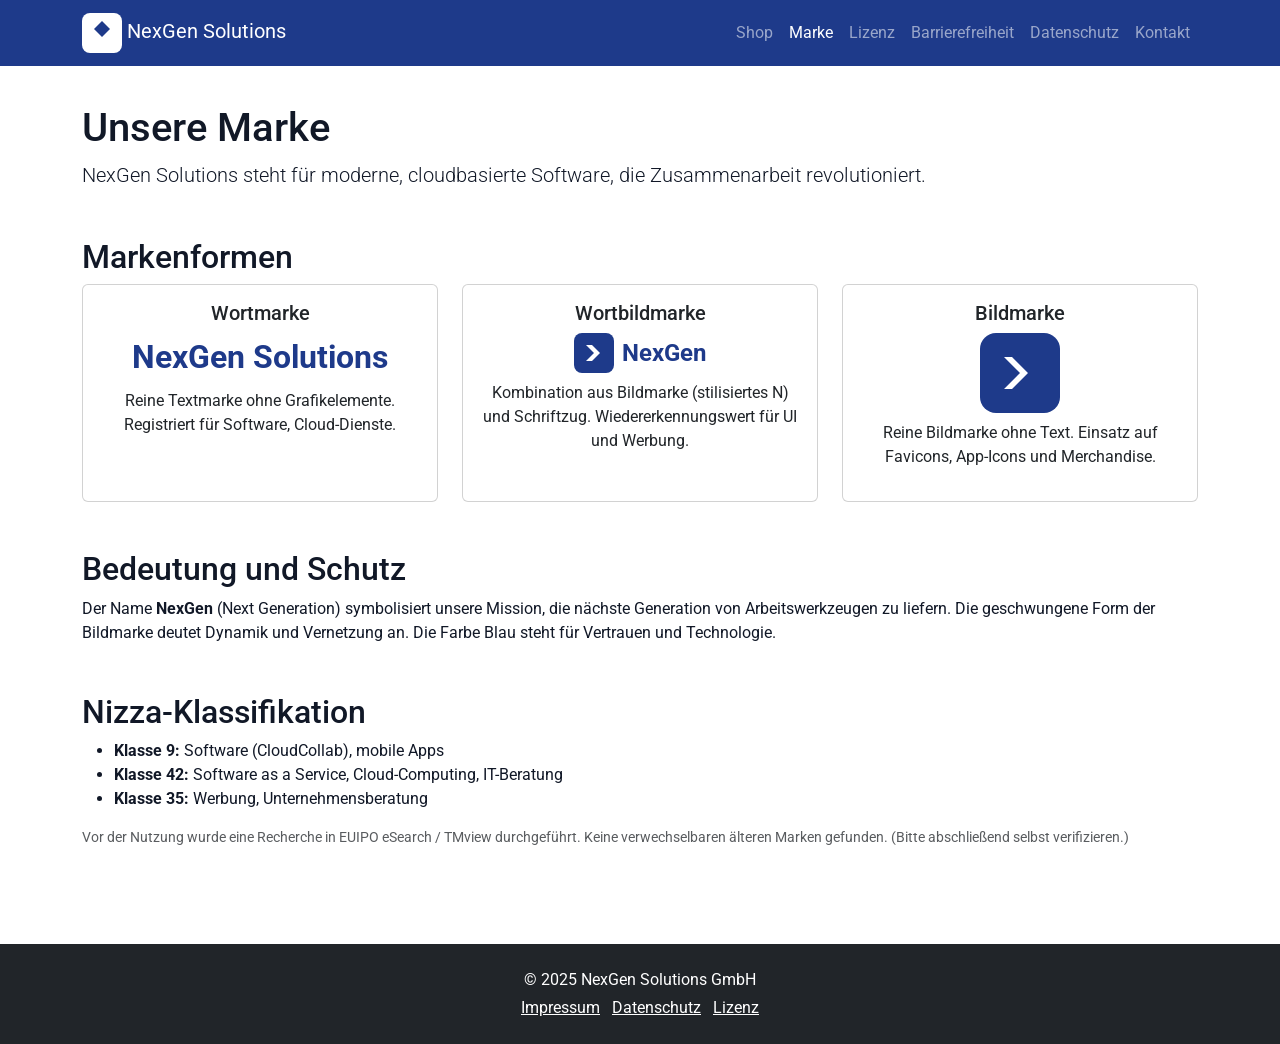
==== about.html @ abbc35db "Initial commit for DIR" ====
<!DOCTYPE html>
<html lang="de">
<head>
  <meta charset="UTF-8">
  <meta name="viewport" content="width=device-width, initial-scale=1.0">
  <title>Über unsere Marke | NexGen Solutions</title>
  <link href="https://cdn.jsdelivr.net/npm/bootstrap@5.3.3/dist/css/bootstrap.min.css" rel="stylesheet">
  <link href="https://fonts.googleapis.com/css2?family=Roboto:wght@400;500;700&display=swap" rel="stylesheet">
  <link rel="stylesheet" href="styles.css">
</head>
<body>
  <a href="#main-content" class="skip-link">Direkt zum Inhalt springen</a>
  <!-- Navbar (identisch zu index, nur Link 'Marke' aktiv) -->
  <nav class="navbar navbar-expand-lg navbar-dark bg-primary fixed-top" aria-label="Hauptnavigation">
    <div class="container">
      <a class="navbar-brand" href="index.html">
        <img src="data:image/svg+xml,%3Csvg xmlns='http://www.w3.org/2000/svg' viewBox='0 0 40 40'%3E%3Crect width='40' height='40' rx='8' fill='%23ffffff'/%3E%3Cpath d='M20 8 L28 16 L20 24 L12 16 Z' fill='%231E3A8A'/%3E%3C/svg%3E" alt="NexGen Solutions Logo" width="40" height="40">
        NexGen Solutions
      </a>
      <button class="navbar-toggler" type="button" data-bs-toggle="collapse" data-bs-target="#navbarMain" aria-controls="navbarMain" aria-expanded="false" aria-label="Navigation umschalten">
        <span class="navbar-toggler-icon"></span>
      </button>
      <div class="collapse navbar-collapse" id="navbarMain">
        <ul class="navbar-nav ms-auto mb-2 mb-lg-0">
          <li class="nav-item"><a class="nav-link" href="index.html">Shop</a></li>
          <li class="nav-item"><a class="nav-link active" aria-current="page" href="about.html">Marke</a></li>
          <li class="nav-item"><a class="nav-link" href="license.html">Lizenz</a></li>
          <li class="nav-item"><a class="nav-link" href="accessibility.html">Barrierefreiheit</a></li>
          <li class="nav-item"><a class="nav-link" href="privacy.html">Datenschutz</a></li>
          <li class="nav-item"><a class="nav-link" href="contact.html">Kontakt</a></li>
        </ul>
      </div>
    </div>
  </nav>

  <main id="main-content" class="py-5">
    <div class="container">
      <h1>Unsere Marke</h1>
      <p class="lead">NexGen Solutions steht für moderne, cloudbasierte Software, die Zusammenarbeit revolutioniert.</p>

      <section class="my-5" aria-labelledby="markenformen">
        <h2 id="markenformen">Markenformen</h2>
        <div class="row row-cols-1 row-cols-md-3 g-4">
          <!-- Wortmarke -->
          <div class="col">
            <div class="card h-100">
              <div class="card-body text-center">
                <h3 class="h5">Wortmarke</h3>
                <div style="font-size: 2rem; font-weight: 700; color: var(--primary);">NexGen Solutions</div>
                <p class="mt-2">Reine Textmarke ohne Grafikelemente. Registriert für Software, Cloud-Dienste.</p>
              </div>
            </div>
          </div>
          <!-- Wortbildmarke / Kombinationsmarke -->
          <div class="col">
            <div class="card h-100">
              <div class="card-body text-center">
                <h3 class="h5">Wortbildmarke</h3>
                <div class="d-flex align-items-center justify-content-center">
                  <svg width="40" height="40" viewBox="0 0 40 40" xmlns="http://www.w3.org/2000/svg" role="img" aria-labelledby="logo-combined-title">
                    <title id="logo-combined-title">NexGen Logo mit stilisiertem N</title>
                    <rect width="40" height="40" rx="8" fill="#1E3A8A"/>
                    <path d="M12 12 L20 20 L12 28 L18 28 L26 20 L18 12 Z" fill="white"/>
                  </svg>
                  <span style="font-weight:700; font-size:1.5rem; margin-left:8px; color:#1E3A8A;">NexGen</span>
                </div>
                <p class="mt-2">Kombination aus Bildmarke (stilisiertes N) und Schriftzug. Wiedererkennungswert für UI und Werbung.</p>
              </div>
            </div>
          </div>
          <!-- Reine Bildmarke / Figurative Marke -->
          <div class="col">
            <div class="card h-100">
              <div class="card-body text-center">
                <h3 class="h5">Bildmarke</h3>
                <svg width="80" height="80" viewBox="0 0 80 80" xmlns="http://www.w3.org/2000/svg" role="img" aria-labelledby="logo-figurative-title">
                  <title id="logo-figurative-title">NexGen Bildmarke (stilisiertes N)</title>
                  <rect width="80" height="80" rx="16" fill="#1E3A8A"/>
                  <path d="M24 24 L40 40 L24 56 L32 56 L48 40 L32 24 Z" fill="white"/>
                </svg>
                <p class="mt-2">Reine Bildmarke ohne Text. Einsatz auf Favicons, App-Icons und Merchandise.</p>
              </div>
            </div>
          </div>
        </div>
      </section>

      <section class="my-5" aria-labelledby="bedeutung">
        <h2 id="bedeutung">Bedeutung und Schutz</h2>
        <p>Der Name <strong>NexGen</strong> (Next Generation) symbolisiert unsere Mission, die nächste Generation von Arbeitswerkzeugen zu liefern. Die geschwungene Form der Bildmarke deutet Dynamik und Vernetzung an. Die Farbe Blau steht für Vertrauen und Technologie.</p>
      </section>

      <section class="my-5" aria-labelledby="nizza">
        <h2 id="nizza">Nizza-Klassifikation</h2>
        <ul>
          <li><strong>Klasse 9:</strong> Software (CloudCollab), mobile Apps</li>
          <li><strong>Klasse 42:</strong> Software as a Service, Cloud-Computing, IT-Beratung</li>
          <li><strong>Klasse 35:</strong> Werbung, Unternehmensberatung</li>
        </ul>
        <p class="text-muted small">Vor der Nutzung wurde eine Recherche in EUIPO eSearch / TMview durchgeführt. Keine verwechselbaren älteren Marken gefunden. (Bitte abschließend selbst verifizieren.)</p>
      </section>
    </div>
  </main>

  <footer class="bg-dark text-white py-4 mt-auto">
    <div class="container text-center">
      <p class="mb-1">&copy; 2025 NexGen Solutions GmbH</p>
      <p class="mb-0">
        <a href="contact.html" class="text-white me-2">Impressum</a>
        <a href="privacy.html" class="text-white me-2">Datenschutz</a>
        <a href="license.html" class="text-white">Lizenz</a>
      </p>
    </div>
  </footer>
  <script src="https://cdn.jsdelivr.net/npm/bootstrap@5.3.3/dist/js/bootstrap.bundle.min.js"></script>
</body>
</html>
---- styles.css ----
:root {
  --primary: #1E3A8A;
  --primary-light: #3B82F6;
  --secondary: #F8F9FA;
  --dark: #1F2937;
  --text: #111827;
  --focus-outline: 3px solid #F59E0B;
}

body {
  font-family: 'Roboto', sans-serif;
  color: var(--text);
  background: #fff;
  padding-top: 56px; /* fixed navbar */
}

a:focus, button:focus, input:focus, select:focus, textarea:focus, [tabindex]:focus {
  outline: var(--focus-outline);
  outline-offset: 2px;
}

.btn-primary {
  background-color: var(--primary);
  border-color: var(--primary);
}

.btn-primary:hover {
  background-color: var(--primary-light);
}

.bg-primary {
  background-color: var(--primary) !important;
}

.navbar-brand img {
  height: 40px;
}

.skip-link {
  position: absolute;
  top: -40px;
  left: 0;
  background: var(--primary);
  color: #fff;
  padding: 8px;
  z-index: 1050;
}

.skip-link:focus {
  top: 0;
}

.price-card {
  border: 1px solid #ddd;
  border-radius: 8px;
  transition: transform 0.2s;
}

.price-card:hover {
  transform: translateY(-5px);
}

.price-card.featured {
  border: 2px solid var(--primary);
}

footer a {
  color: #fff;
  text-decoration: underline;
}
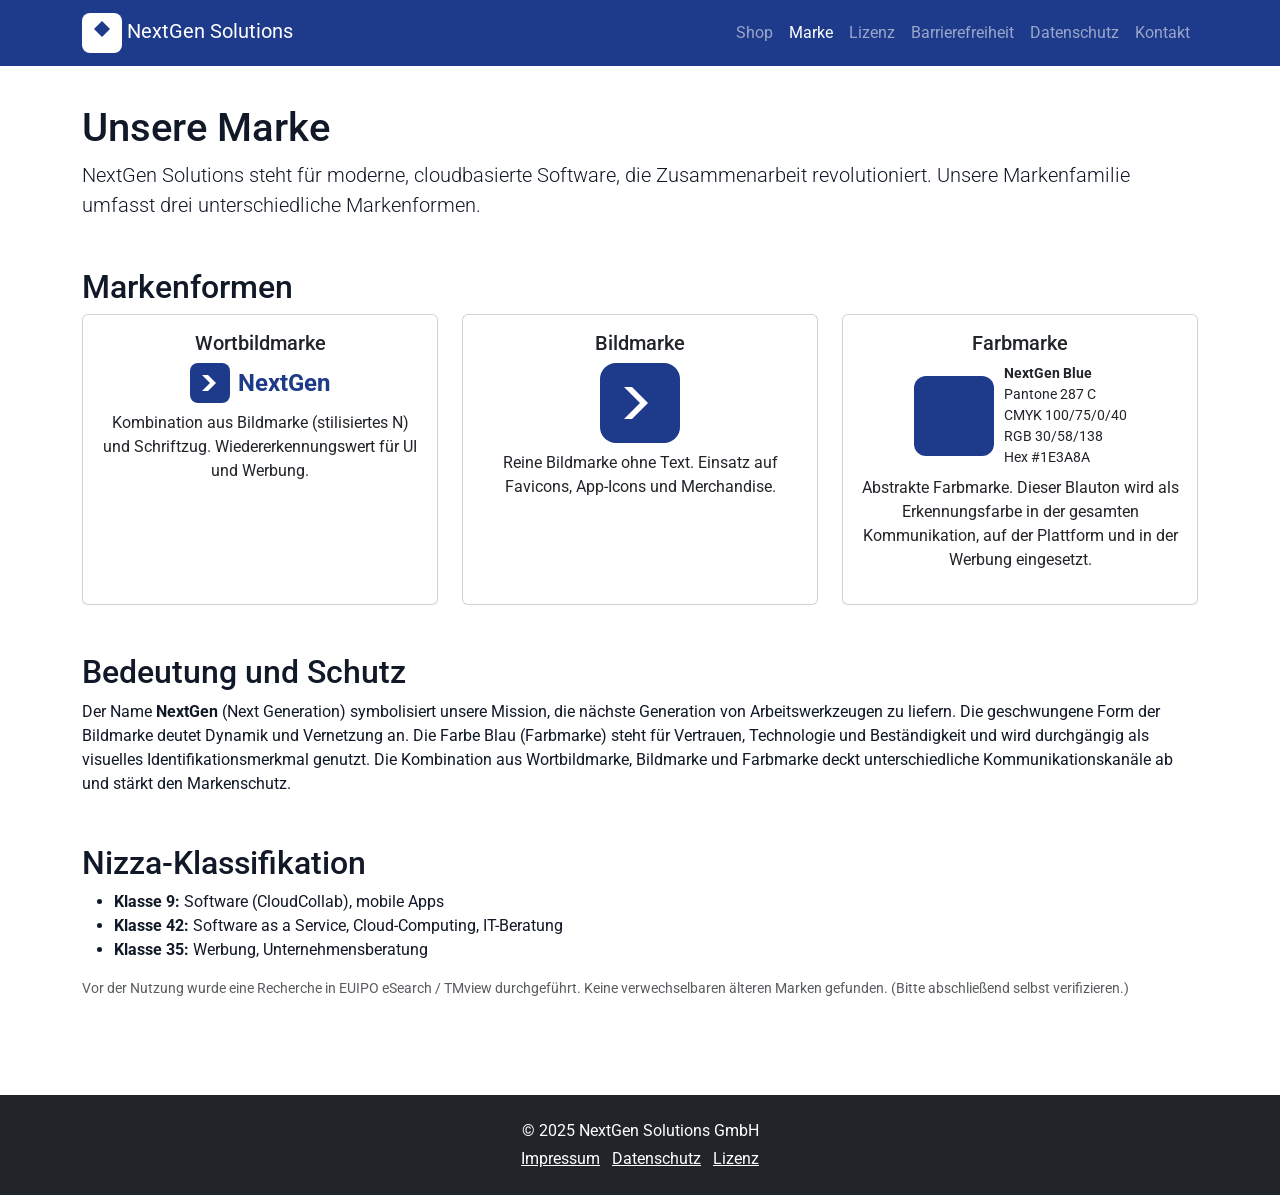
==== commit f0eb5a08: "Slight changes to name" ====
--- a/about.html
+++ b/about.html
@@ -3,19 +3,18 @@
 <head>
   <meta charset="UTF-8">
   <meta name="viewport" content="width=device-width, initial-scale=1.0">
-  <title>Über unsere Marke | NexGen Solutions</title>
+  <title>Über unsere Marke | NextGen Solutions</title>
   <link href="https://cdn.jsdelivr.net/npm/bootstrap@5.3.3/dist/css/bootstrap.min.css" rel="stylesheet">
   <link href="https://fonts.googleapis.com/css2?family=Roboto:wght@400;500;700&display=swap" rel="stylesheet">
   <link rel="stylesheet" href="styles.css">
 </head>
 <body>
   <a href="#main-content" class="skip-link">Direkt zum Inhalt springen</a>
-  <!-- Navbar (identisch zu index, nur Link 'Marke' aktiv) -->
   <nav class="navbar navbar-expand-lg navbar-dark bg-primary fixed-top" aria-label="Hauptnavigation">
     <div class="container">
       <a class="navbar-brand" href="index.html">
-        <img src="data:image/svg+xml,%3Csvg xmlns='http://www.w3.org/2000/svg' viewBox='0 0 40 40'%3E%3Crect width='40' height='40' rx='8' fill='%23ffffff'/%3E%3Cpath d='M20 8 L28 16 L20 24 L12 16 Z' fill='%231E3A8A'/%3E%3C/svg%3E" alt="NexGen Solutions Logo" width="40" height="40">
-        NexGen Solutions
+        <img src="data:image/svg+xml,%3Csvg xmlns='http://www.w3.org/2000/svg' viewBox='0 0 40 40'%3E%3Crect width='40' height='40' rx='8' fill='%23ffffff'/%3E%3Cpath d='M20 8 L28 16 L20 24 L12 16 Z' fill='%231E3A8A'/%3E%3C/svg%3E" alt="NextGen Solutions Logo" width="40" height="40">
+        NextGen Solutions
       </a>
       <button class="navbar-toggler" type="button" data-bs-toggle="collapse" data-bs-target="#navbarMain" aria-controls="navbarMain" aria-expanded="false" aria-label="Navigation umschalten">
         <span class="navbar-toggler-icon"></span>
@@ -36,21 +35,11 @@
   <main id="main-content" class="py-5">
     <div class="container">
       <h1>Unsere Marke</h1>
-      <p class="lead">NexGen Solutions steht für moderne, cloudbasierte Software, die Zusammenarbeit revolutioniert.</p>
+      <p class="lead">NextGen Solutions steht für moderne, cloudbasierte Software, die Zusammenarbeit revolutioniert. Unsere Markenfamilie umfasst drei unterschiedliche Markenformen.</p>
 
       <section class="my-5" aria-labelledby="markenformen">
         <h2 id="markenformen">Markenformen</h2>
         <div class="row row-cols-1 row-cols-md-3 g-4">
-          <!-- Wortmarke -->
-          <div class="col">
-            <div class="card h-100">
-              <div class="card-body text-center">
-                <h3 class="h5">Wortmarke</h3>
-                <div style="font-size: 2rem; font-weight: 700; color: var(--primary);">NexGen Solutions</div>
-                <p class="mt-2">Reine Textmarke ohne Grafikelemente. Registriert für Software, Cloud-Dienste.</p>
-              </div>
-            </div>
-          </div>
           <!-- Wortbildmarke / Kombinationsmarke -->
           <div class="col">
             <div class="card h-100">
@@ -58,11 +47,11 @@
                 <h3 class="h5">Wortbildmarke</h3>
                 <div class="d-flex align-items-center justify-content-center">
                   <svg width="40" height="40" viewBox="0 0 40 40" xmlns="http://www.w3.org/2000/svg" role="img" aria-labelledby="logo-combined-title">
-                    <title id="logo-combined-title">NexGen Logo mit stilisiertem N</title>
+                    <title id="logo-combined-title">NextGen Logo mit stilisiertem N</title>
                     <rect width="40" height="40" rx="8" fill="#1E3A8A"/>
                     <path d="M12 12 L20 20 L12 28 L18 28 L26 20 L18 12 Z" fill="white"/>
                   </svg>
-                  <span style="font-weight:700; font-size:1.5rem; margin-left:8px; color:#1E3A8A;">NexGen</span>
+                  <span style="font-weight:700; font-size:1.5rem; margin-left:8px; color:#1E3A8A;">NextGen</span>
                 </div>
                 <p class="mt-2">Kombination aus Bildmarke (stilisiertes N) und Schriftzug. Wiedererkennungswert für UI und Werbung.</p>
               </div>
@@ -74,11 +63,30 @@
               <div class="card-body text-center">
                 <h3 class="h5">Bildmarke</h3>
                 <svg width="80" height="80" viewBox="0 0 80 80" xmlns="http://www.w3.org/2000/svg" role="img" aria-labelledby="logo-figurative-title">
-                  <title id="logo-figurative-title">NexGen Bildmarke (stilisiertes N)</title>
+                  <title id="logo-figurative-title">NextGen Bildmarke (stilisiertes N)</title>
                   <rect width="80" height="80" rx="16" fill="#1E3A8A"/>
                   <path d="M24 24 L40 40 L24 56 L32 56 L48 40 L32 24 Z" fill="white"/>
                 </svg>
                 <p class="mt-2">Reine Bildmarke ohne Text. Einsatz auf Favicons, App-Icons und Merchandise.</p>
+              </div>
+            </div>
+          </div>
+          <!-- Farbmarke -->
+          <div class="col">
+            <div class="card h-100">
+              <div class="card-body text-center">
+                <h3 class="h5">Farbmarke</h3>
+                <div class="d-flex justify-content-center align-items-center">
+                  <div style="width: 80px; height: 80px; background-color: #1E3A8A; border-radius: 12px; margin-right: 10px;" aria-hidden="true"></div>
+                  <div class="text-start small">
+                    <strong>NextGen Blue</strong><br>
+                    Pantone 287 C<br>
+                    CMYK 100/75/0/40<br>
+                    RGB 30/58/138<br>
+                    Hex #1E3A8A
+                  </div>
+                </div>
+                <p class="mt-2">Abstrakte Farbmarke. Dieser Blauton wird als Erkennungsfarbe in der gesamten Kommunikation, auf der Plattform und in der Werbung eingesetzt.</p>
               </div>
             </div>
           </div>
@@ -87,7 +95,7 @@
 
       <section class="my-5" aria-labelledby="bedeutung">
         <h2 id="bedeutung">Bedeutung und Schutz</h2>
-        <p>Der Name <strong>NexGen</strong> (Next Generation) symbolisiert unsere Mission, die nächste Generation von Arbeitswerkzeugen zu liefern. Die geschwungene Form der Bildmarke deutet Dynamik und Vernetzung an. Die Farbe Blau steht für Vertrauen und Technologie.</p>
+        <p>Der Name <strong>NextGen</strong> (Next Generation) symbolisiert unsere Mission, die nächste Generation von Arbeitswerkzeugen zu liefern. Die geschwungene Form der Bildmarke deutet Dynamik und Vernetzung an. Die Farbe Blau (Farbmarke) steht für Vertrauen, Technologie und Beständigkeit und wird durchgängig als visuelles Identifikationsmerkmal genutzt. Die Kombination aus Wortbildmarke, Bildmarke und Farbmarke deckt unterschiedliche Kommunikationskanäle ab und stärkt den Markenschutz.</p>
       </section>
 
       <section class="my-5" aria-labelledby="nizza">
@@ -104,7 +112,7 @@
 
   <footer class="bg-dark text-white py-4 mt-auto">
     <div class="container text-center">
-      <p class="mb-1">&copy; 2025 NexGen Solutions GmbH</p>
+      <p class="mb-1">&copy; 2025 NextGen Solutions GmbH</p>
       <p class="mb-0">
         <a href="contact.html" class="text-white me-2">Impressum</a>
         <a href="privacy.html" class="text-white me-2">Datenschutz</a>
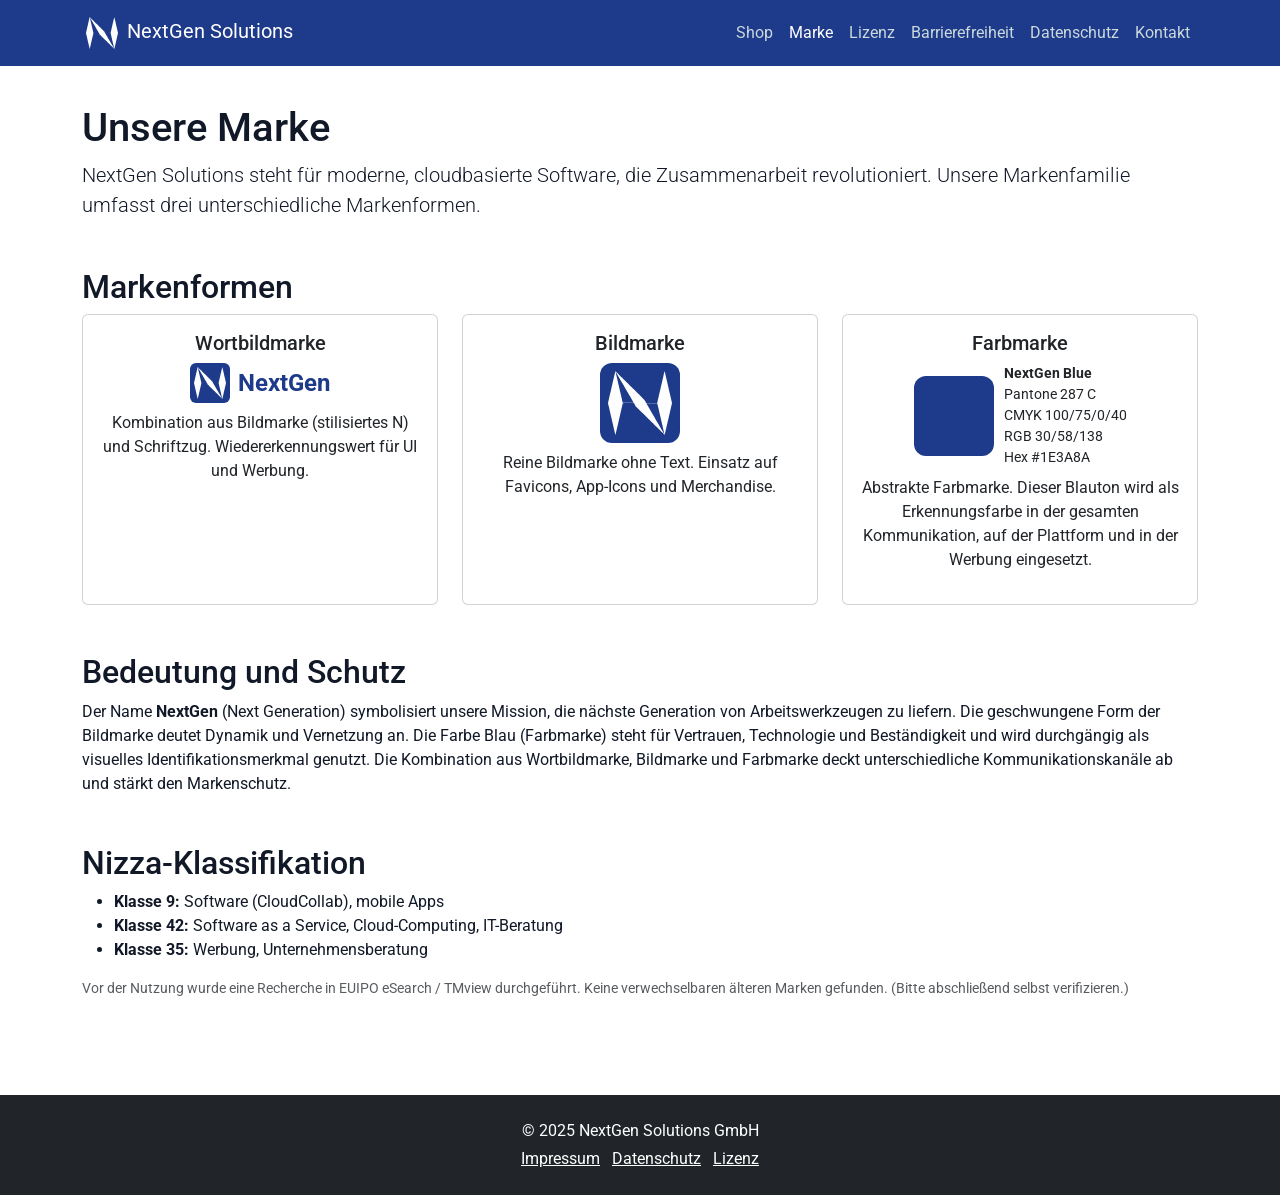
==== commit 674cb135: "Navbar fix for logo" ====
--- a/about.html
+++ b/about.html
@@ -13,7 +13,7 @@
   <nav class="navbar navbar-expand-lg navbar-dark bg-primary fixed-top" aria-label="Hauptnavigation">
     <div class="container">
       <a class="navbar-brand" href="index.html">
-        <img src="data:image/svg+xml,%3Csvg xmlns='http://www.w3.org/2000/svg' viewBox='0 0 40 40'%3E%3Crect width='40' height='40' rx='8' fill='%23ffffff'/%3E%3Cpath d='M20 8 L28 16 L20 24 L12 16 Z' fill='%231E3A8A'/%3E%3C/svg%3E" alt="NextGen Solutions Logo" width="40" height="40">
+        <img src="/assets/NextGen_Logo.svg" alt="NextGen Logo (stilisiertes N)" width="40" height="40">
         NextGen Solutions
       </a>
       <button class="navbar-toggler" type="button" data-bs-toggle="collapse" data-bs-target="#navbarMain" aria-controls="navbarMain" aria-expanded="false" aria-label="Navigation umschalten">
@@ -46,11 +46,8 @@
               <div class="card-body text-center">
                 <h3 class="h5">Wortbildmarke</h3>
                 <div class="d-flex align-items-center justify-content-center">
-                  <svg width="40" height="40" viewBox="0 0 40 40" xmlns="http://www.w3.org/2000/svg" role="img" aria-labelledby="logo-combined-title">
+                  <img src="/assets/NextGen_Logo.svg" alt="NextGen Logo (stilisiertes N)" width="40" height="40" style="border-radius: 6px;">
                     <title id="logo-combined-title">NextGen Logo mit stilisiertem N</title>
-                    <rect width="40" height="40" rx="8" fill="#1E3A8A"/>
-                    <path d="M12 12 L20 20 L12 28 L18 28 L26 20 L18 12 Z" fill="white"/>
-                  </svg>
                   <span style="font-weight:700; font-size:1.5rem; margin-left:8px; color:#1E3A8A;">NextGen</span>
                 </div>
                 <p class="mt-2">Kombination aus Bildmarke (stilisiertes N) und Schriftzug. Wiedererkennungswert für UI und Werbung.</p>
@@ -62,11 +59,8 @@
             <div class="card h-100">
               <div class="card-body text-center">
                 <h3 class="h5">Bildmarke</h3>
-                <svg width="80" height="80" viewBox="0 0 80 80" xmlns="http://www.w3.org/2000/svg" role="img" aria-labelledby="logo-figurative-title">
+                <img src="/assets/NextGen_Logo.svg" alt="NextGen Logo (stilisiertes N)" width="80" height="80" style="border-radius: 12px;">
                   <title id="logo-figurative-title">NextGen Bildmarke (stilisiertes N)</title>
-                  <rect width="80" height="80" rx="16" fill="#1E3A8A"/>
-                  <path d="M24 24 L40 40 L24 56 L32 56 L48 40 L32 24 Z" fill="white"/>
-                </svg>
                 <p class="mt-2">Reine Bildmarke ohne Text. Einsatz auf Favicons, App-Icons und Merchandise.</p>
               </div>
             </div>
--- a/styles.css
+++ b/styles.css
@@ -30,6 +30,23 @@
 
 .bg-primary {
   background-color: var(--primary) !important;
+}
+
+/* Verbesserte Navbar-Kontraste nach WAVE-Prüfung */
+.navbar-dark .navbar-nav .nav-link {
+  color: #CBD9DC;  /* Ersetzt das standardmäßige rgba(255,255,255,.55) */
+}
+.navbar-dark .navbar-nav .nav-link:focus,
+.navbar-dark .navbar-nav .nav-link:hover {
+  color: #ffffff;
+}
+/* Aktiver Link */
+.navbar-dark .navbar-nav .nav-link.active {
+  color: #ffffff;
+}
+/* Brand-Schriftzug ebenfalls anpassen */
+.navbar-dark .navbar-brand {
+  color: #ffffff;
 }
 
 .navbar-brand img {
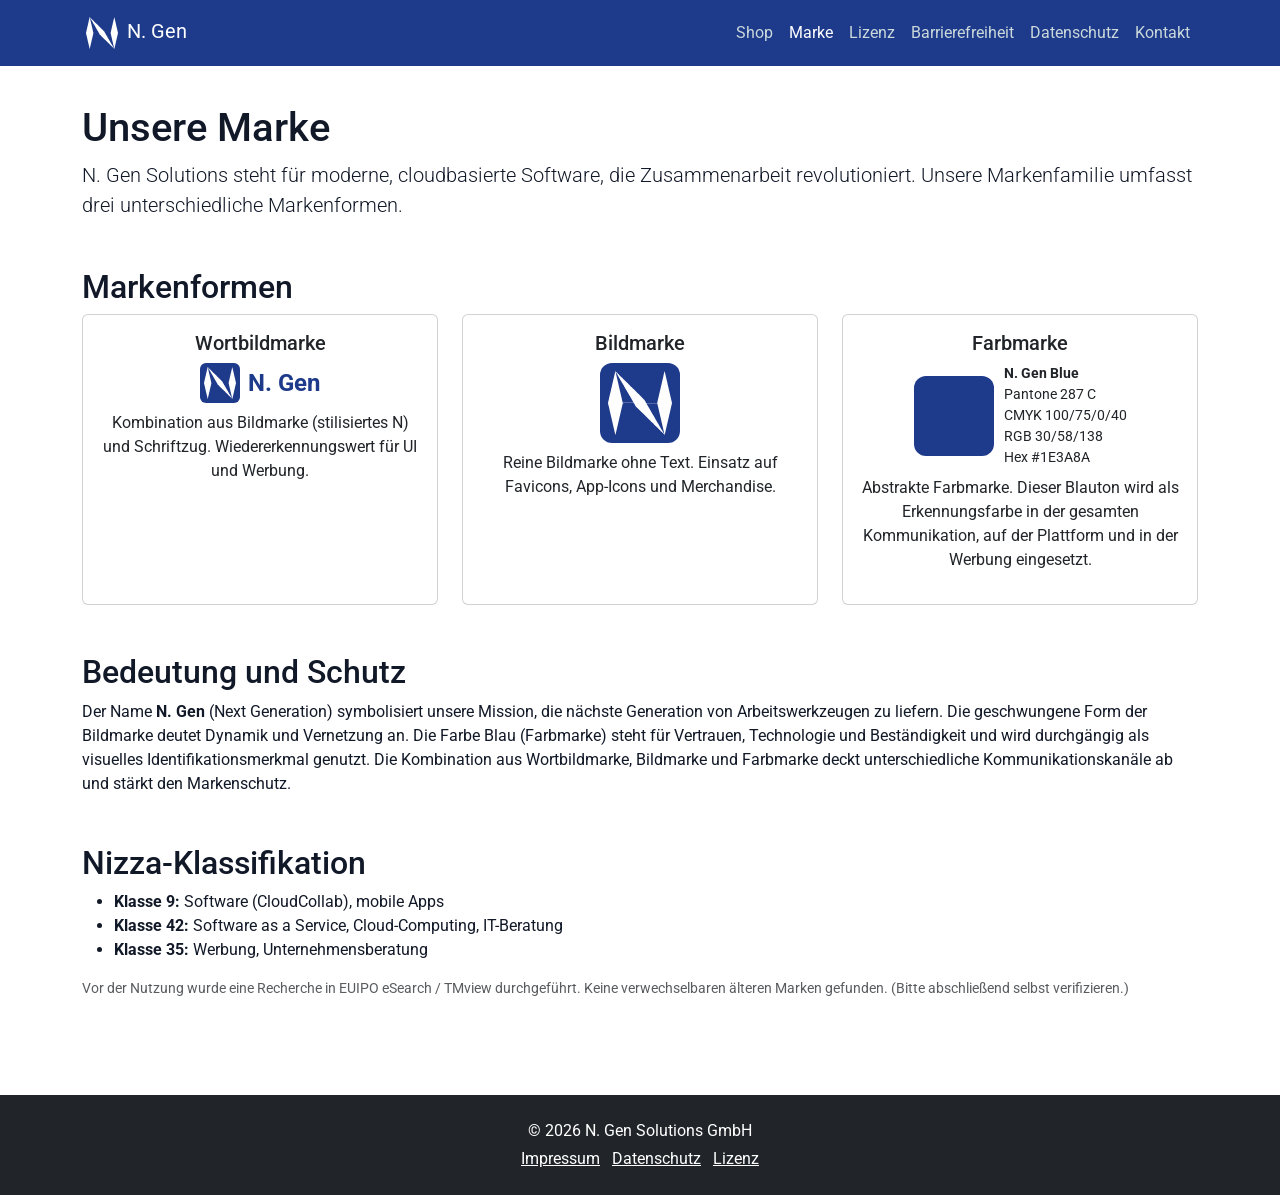
==== commit 9df3a254: "Fixed naming to not infringe on existing TMs" ====
--- a/about.html
+++ b/about.html
@@ -3,7 +3,7 @@
 <head>
   <meta charset="UTF-8">
   <meta name="viewport" content="width=device-width, initial-scale=1.0">
-  <title>Über unsere Marke | NextGen Solutions</title>
+  <title>Über unsere Marke | N. Gen Solutions</title>
   <link href="https://cdn.jsdelivr.net/npm/bootstrap@5.3.3/dist/css/bootstrap.min.css" rel="stylesheet">
   <link href="https://fonts.googleapis.com/css2?family=Roboto:wght@400;500;700&display=swap" rel="stylesheet">
   <link rel="stylesheet" href="styles.css">
@@ -13,8 +13,8 @@
   <nav class="navbar navbar-expand-lg navbar-dark bg-primary fixed-top" aria-label="Hauptnavigation">
     <div class="container">
       <a class="navbar-brand" href="index.html">
-        <img src="/assets/NextGen_Logo.svg" alt="NextGen Logo (stilisiertes N)" width="40" height="40">
-        NextGen Solutions
+        <img src="/assets/NextGen_Logo.svg" alt="N. Gen Logo (stilisiertes N)" width="40" height="40">
+        N. Gen
       </a>
       <button class="navbar-toggler" type="button" data-bs-toggle="collapse" data-bs-target="#navbarMain" aria-controls="navbarMain" aria-expanded="false" aria-label="Navigation umschalten">
         <span class="navbar-toggler-icon"></span>
@@ -35,7 +35,7 @@
   <main id="main-content" class="py-5">
     <div class="container">
       <h1>Unsere Marke</h1>
-      <p class="lead">NextGen Solutions steht für moderne, cloudbasierte Software, die Zusammenarbeit revolutioniert. Unsere Markenfamilie umfasst drei unterschiedliche Markenformen.</p>
+      <p class="lead">N. Gen Solutions steht für moderne, cloudbasierte Software, die Zusammenarbeit revolutioniert. Unsere Markenfamilie umfasst drei unterschiedliche Markenformen.</p>
 
       <section class="my-5" aria-labelledby="markenformen">
         <h2 id="markenformen">Markenformen</h2>
@@ -46,9 +46,9 @@
               <div class="card-body text-center">
                 <h3 class="h5">Wortbildmarke</h3>
                 <div class="d-flex align-items-center justify-content-center">
-                  <img src="/assets/NextGen_Logo.svg" alt="NextGen Logo (stilisiertes N)" width="40" height="40" style="border-radius: 6px;">
-                    <title id="logo-combined-title">NextGen Logo mit stilisiertem N</title>
-                  <span style="font-weight:700; font-size:1.5rem; margin-left:8px; color:#1E3A8A;">NextGen</span>
+                  <img src="/assets/NextGen_Logo.svg" alt="N. Gen Logo (stilisiertes N)" width="40" height="40" style="border-radius: 6px;">
+                    <title id="logo-combined-title">N. Gen Logo mit stilisiertem N</title>
+                  <span style="font-weight:700; font-size:1.5rem; margin-left:8px; color:#1E3A8A;">N. Gen</span>
                 </div>
                 <p class="mt-2">Kombination aus Bildmarke (stilisiertes N) und Schriftzug. Wiedererkennungswert für UI und Werbung.</p>
               </div>
@@ -59,8 +59,8 @@
             <div class="card h-100">
               <div class="card-body text-center">
                 <h3 class="h5">Bildmarke</h3>
-                <img src="/assets/NextGen_Logo.svg" alt="NextGen Logo (stilisiertes N)" width="80" height="80" style="border-radius: 12px;">
-                  <title id="logo-figurative-title">NextGen Bildmarke (stilisiertes N)</title>
+                <img src="/assets/NextGen_Logo.svg" alt="N. Gen Logo (stilisiertes N)" width="80" height="80" style="border-radius: 12px;">
+                  <title id="logo-figurative-title">N. Gen Bildmarke (stilisiertes N)</title>
                 <p class="mt-2">Reine Bildmarke ohne Text. Einsatz auf Favicons, App-Icons und Merchandise.</p>
               </div>
             </div>
@@ -73,7 +73,7 @@
                 <div class="d-flex justify-content-center align-items-center">
                   <div style="width: 80px; height: 80px; background-color: #1E3A8A; border-radius: 12px; margin-right: 10px;" aria-hidden="true"></div>
                   <div class="text-start small">
-                    <strong>NextGen Blue</strong><br>
+                    <strong>N. Gen Blue</strong><br>
                     Pantone 287 C<br>
                     CMYK 100/75/0/40<br>
                     RGB 30/58/138<br>
@@ -89,7 +89,7 @@
 
       <section class="my-5" aria-labelledby="bedeutung">
         <h2 id="bedeutung">Bedeutung und Schutz</h2>
-        <p>Der Name <strong>NextGen</strong> (Next Generation) symbolisiert unsere Mission, die nächste Generation von Arbeitswerkzeugen zu liefern. Die geschwungene Form der Bildmarke deutet Dynamik und Vernetzung an. Die Farbe Blau (Farbmarke) steht für Vertrauen, Technologie und Beständigkeit und wird durchgängig als visuelles Identifikationsmerkmal genutzt. Die Kombination aus Wortbildmarke, Bildmarke und Farbmarke deckt unterschiedliche Kommunikationskanäle ab und stärkt den Markenschutz.</p>
+        <p>Der Name <strong>N. Gen</strong> (Next Generation) symbolisiert unsere Mission, die nächste Generation von Arbeitswerkzeugen zu liefern. Die geschwungene Form der Bildmarke deutet Dynamik und Vernetzung an. Die Farbe Blau (Farbmarke) steht für Vertrauen, Technologie und Beständigkeit und wird durchgängig als visuelles Identifikationsmerkmal genutzt. Die Kombination aus Wortbildmarke, Bildmarke und Farbmarke deckt unterschiedliche Kommunikationskanäle ab und stärkt den Markenschutz.</p>
       </section>
 
       <section class="my-5" aria-labelledby="nizza">
@@ -106,7 +106,7 @@
 
   <footer class="bg-dark text-white py-4 mt-auto">
     <div class="container text-center">
-      <p class="mb-1">&copy; 2025 NextGen Solutions GmbH</p>
+      <p class="mb-1">&copy; 2026 N. Gen Solutions GmbH</p>
       <p class="mb-0">
         <a href="contact.html" class="text-white me-2">Impressum</a>
         <a href="privacy.html" class="text-white me-2">Datenschutz</a>
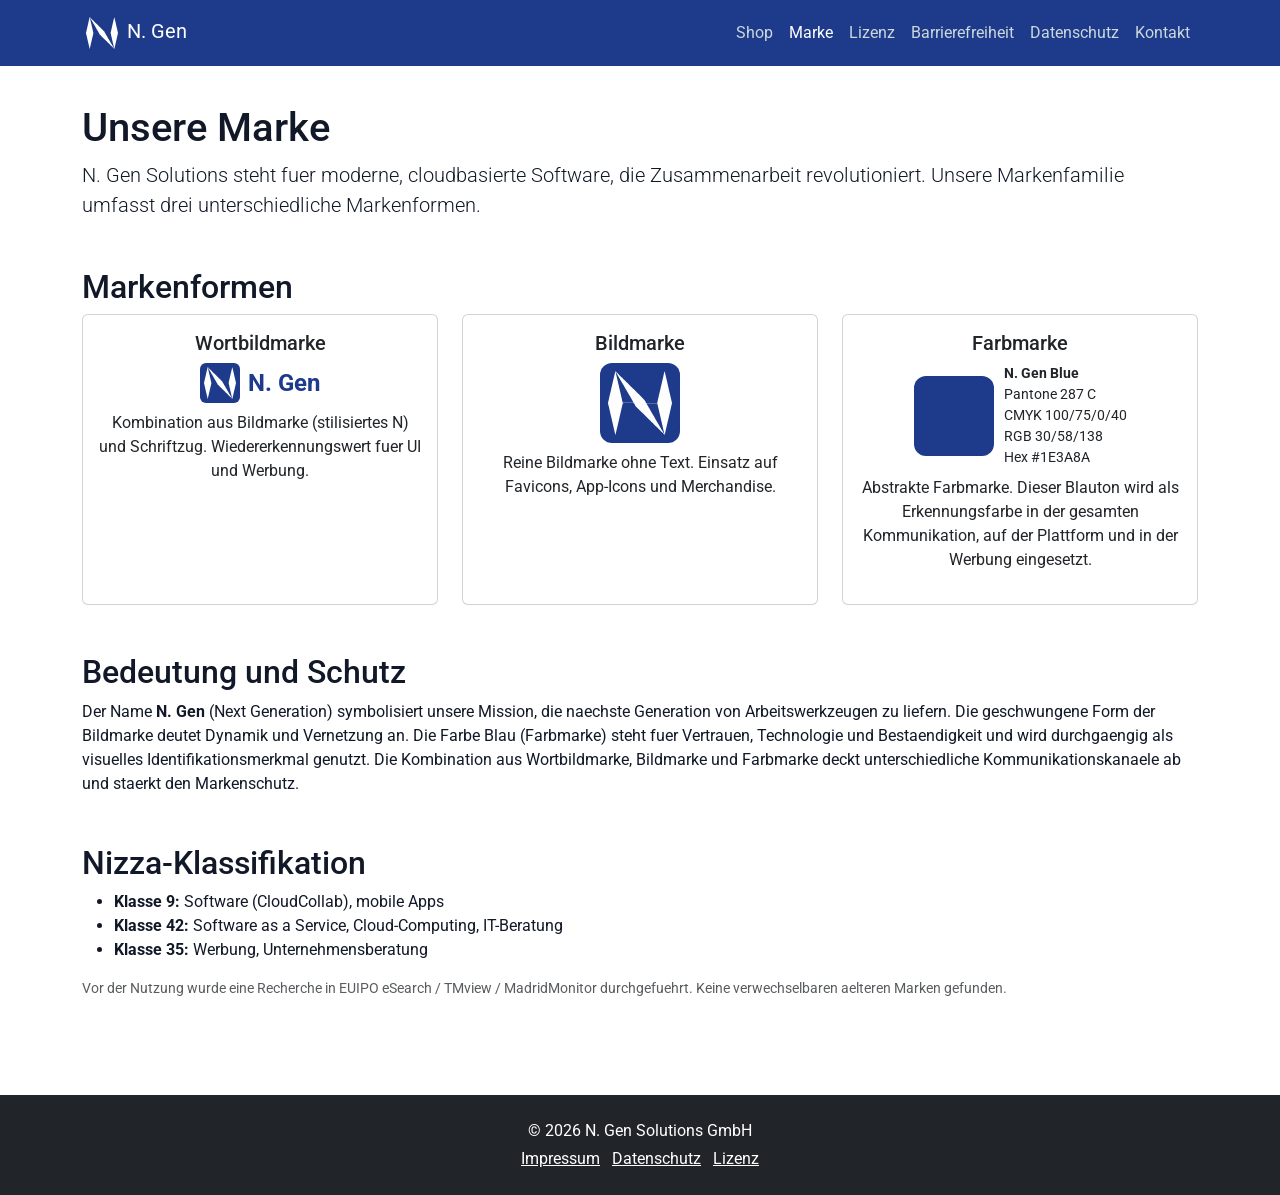
==== commit da75cda3: "Fixed some typos" ====
--- a/about.html
+++ b/about.html
@@ -3,7 +3,7 @@
 <head>
   <meta charset="UTF-8">
   <meta name="viewport" content="width=device-width, initial-scale=1.0">
-  <title>Über unsere Marke | N. Gen Solutions</title>
+  <title>Ueber unsere Marke | N. Gen Solutions</title>
   <link href="https://cdn.jsdelivr.net/npm/bootstrap@5.3.3/dist/css/bootstrap.min.css" rel="stylesheet">
   <link href="https://fonts.googleapis.com/css2?family=Roboto:wght@400;500;700&display=swap" rel="stylesheet">
   <link rel="stylesheet" href="styles.css">
@@ -35,7 +35,7 @@
   <main id="main-content" class="py-5">
     <div class="container">
       <h1>Unsere Marke</h1>
-      <p class="lead">N. Gen Solutions steht für moderne, cloudbasierte Software, die Zusammenarbeit revolutioniert. Unsere Markenfamilie umfasst drei unterschiedliche Markenformen.</p>
+      <p class="lead">N. Gen Solutions steht fuer moderne, cloudbasierte Software, die Zusammenarbeit revolutioniert. Unsere Markenfamilie umfasst drei unterschiedliche Markenformen.</p>
 
       <section class="my-5" aria-labelledby="markenformen">
         <h2 id="markenformen">Markenformen</h2>
@@ -50,7 +50,7 @@
                     <title id="logo-combined-title">N. Gen Logo mit stilisiertem N</title>
                   <span style="font-weight:700; font-size:1.5rem; margin-left:8px; color:#1E3A8A;">N. Gen</span>
                 </div>
-                <p class="mt-2">Kombination aus Bildmarke (stilisiertes N) und Schriftzug. Wiedererkennungswert für UI und Werbung.</p>
+                <p class="mt-2">Kombination aus Bildmarke (stilisiertes N) und Schriftzug. Wiedererkennungswert fuer UI und Werbung.</p>
               </div>
             </div>
           </div>
@@ -89,7 +89,7 @@
 
       <section class="my-5" aria-labelledby="bedeutung">
         <h2 id="bedeutung">Bedeutung und Schutz</h2>
-        <p>Der Name <strong>N. Gen</strong> (Next Generation) symbolisiert unsere Mission, die nächste Generation von Arbeitswerkzeugen zu liefern. Die geschwungene Form der Bildmarke deutet Dynamik und Vernetzung an. Die Farbe Blau (Farbmarke) steht für Vertrauen, Technologie und Beständigkeit und wird durchgängig als visuelles Identifikationsmerkmal genutzt. Die Kombination aus Wortbildmarke, Bildmarke und Farbmarke deckt unterschiedliche Kommunikationskanäle ab und stärkt den Markenschutz.</p>
+        <p>Der Name <strong>N. Gen</strong> (Next Generation) symbolisiert unsere Mission, die naechste Generation von Arbeitswerkzeugen zu liefern. Die geschwungene Form der Bildmarke deutet Dynamik und Vernetzung an. Die Farbe Blau (Farbmarke) steht fuer Vertrauen, Technologie und Bestaendigkeit und wird durchgaengig als visuelles Identifikationsmerkmal genutzt. Die Kombination aus Wortbildmarke, Bildmarke und Farbmarke deckt unterschiedliche Kommunikationskanaele ab und staerkt den Markenschutz.</p>
       </section>
 
       <section class="my-5" aria-labelledby="nizza">
@@ -99,7 +99,7 @@
           <li><strong>Klasse 42:</strong> Software as a Service, Cloud-Computing, IT-Beratung</li>
           <li><strong>Klasse 35:</strong> Werbung, Unternehmensberatung</li>
         </ul>
-        <p class="text-muted small">Vor der Nutzung wurde eine Recherche in EUIPO eSearch / TMview durchgeführt. Keine verwechselbaren älteren Marken gefunden. (Bitte abschließend selbst verifizieren.)</p>
+        <p class="text-muted small">Vor der Nutzung wurde eine Recherche in EUIPO eSearch / TMview / MadridMonitor durchgefuehrt. Keine verwechselbaren aelteren Marken gefunden.</p>
       </section>
     </div>
   </main>
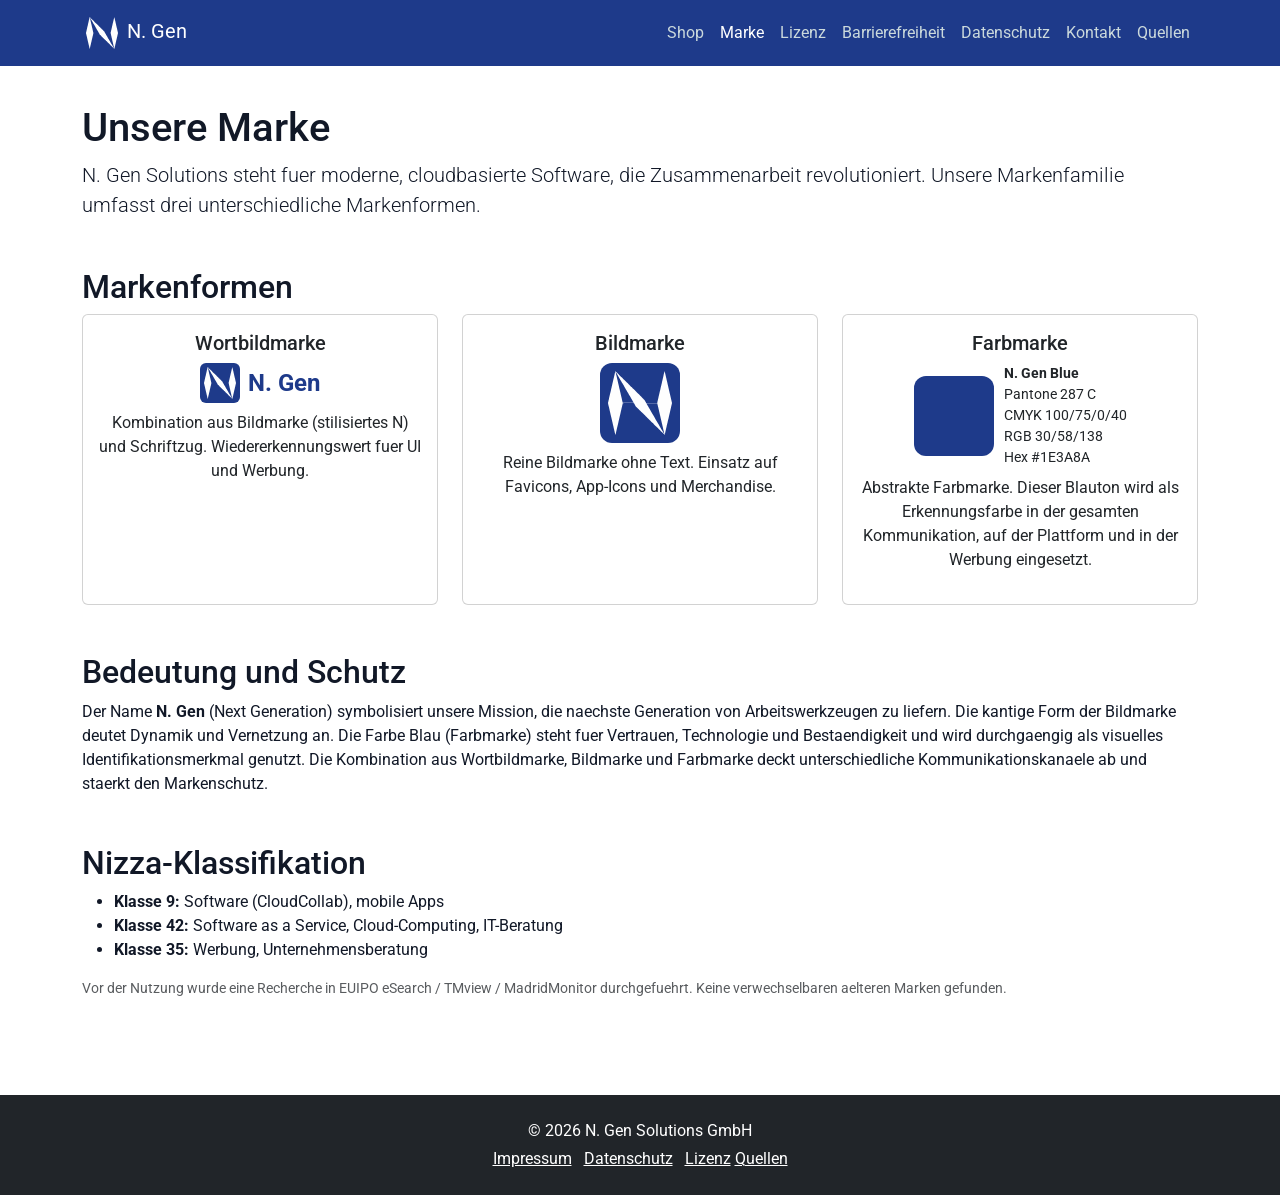
==== commit 6557464a: "Final touch" ====
--- a/about.html
+++ b/about.html
@@ -27,6 +27,7 @@
           <li class="nav-item"><a class="nav-link" href="accessibility.html">Barrierefreiheit</a></li>
           <li class="nav-item"><a class="nav-link" href="privacy.html">Datenschutz</a></li>
           <li class="nav-item"><a class="nav-link" href="contact.html">Kontakt</a></li>
+          <li class="nav-item"><a class="nav-link" href="sources.html">Quellen</a></li>
         </ul>
       </div>
     </div>
@@ -89,7 +90,7 @@
 
       <section class="my-5" aria-labelledby="bedeutung">
         <h2 id="bedeutung">Bedeutung und Schutz</h2>
-        <p>Der Name <strong>N. Gen</strong> (Next Generation) symbolisiert unsere Mission, die naechste Generation von Arbeitswerkzeugen zu liefern. Die geschwungene Form der Bildmarke deutet Dynamik und Vernetzung an. Die Farbe Blau (Farbmarke) steht fuer Vertrauen, Technologie und Bestaendigkeit und wird durchgaengig als visuelles Identifikationsmerkmal genutzt. Die Kombination aus Wortbildmarke, Bildmarke und Farbmarke deckt unterschiedliche Kommunikationskanaele ab und staerkt den Markenschutz.</p>
+        <p>Der Name <strong>N. Gen</strong> (Next Generation) symbolisiert unsere Mission, die naechste Generation von Arbeitswerkzeugen zu liefern. Die kantige Form der Bildmarke deutet Dynamik und Vernetzung an. Die Farbe Blau (Farbmarke) steht fuer Vertrauen, Technologie und Bestaendigkeit und wird durchgaengig als visuelles Identifikationsmerkmal genutzt. Die Kombination aus Wortbildmarke, Bildmarke und Farbmarke deckt unterschiedliche Kommunikationskanaele ab und staerkt den Markenschutz.</p>
       </section>
 
       <section class="my-5" aria-labelledby="nizza">
@@ -111,6 +112,7 @@
         <a href="contact.html" class="text-white me-2">Impressum</a>
         <a href="privacy.html" class="text-white me-2">Datenschutz</a>
         <a href="license.html" class="text-white">Lizenz</a>
+              <a href="sources.html" class="text-white">Quellen</a>
       </p>
     </div>
   </footer>
